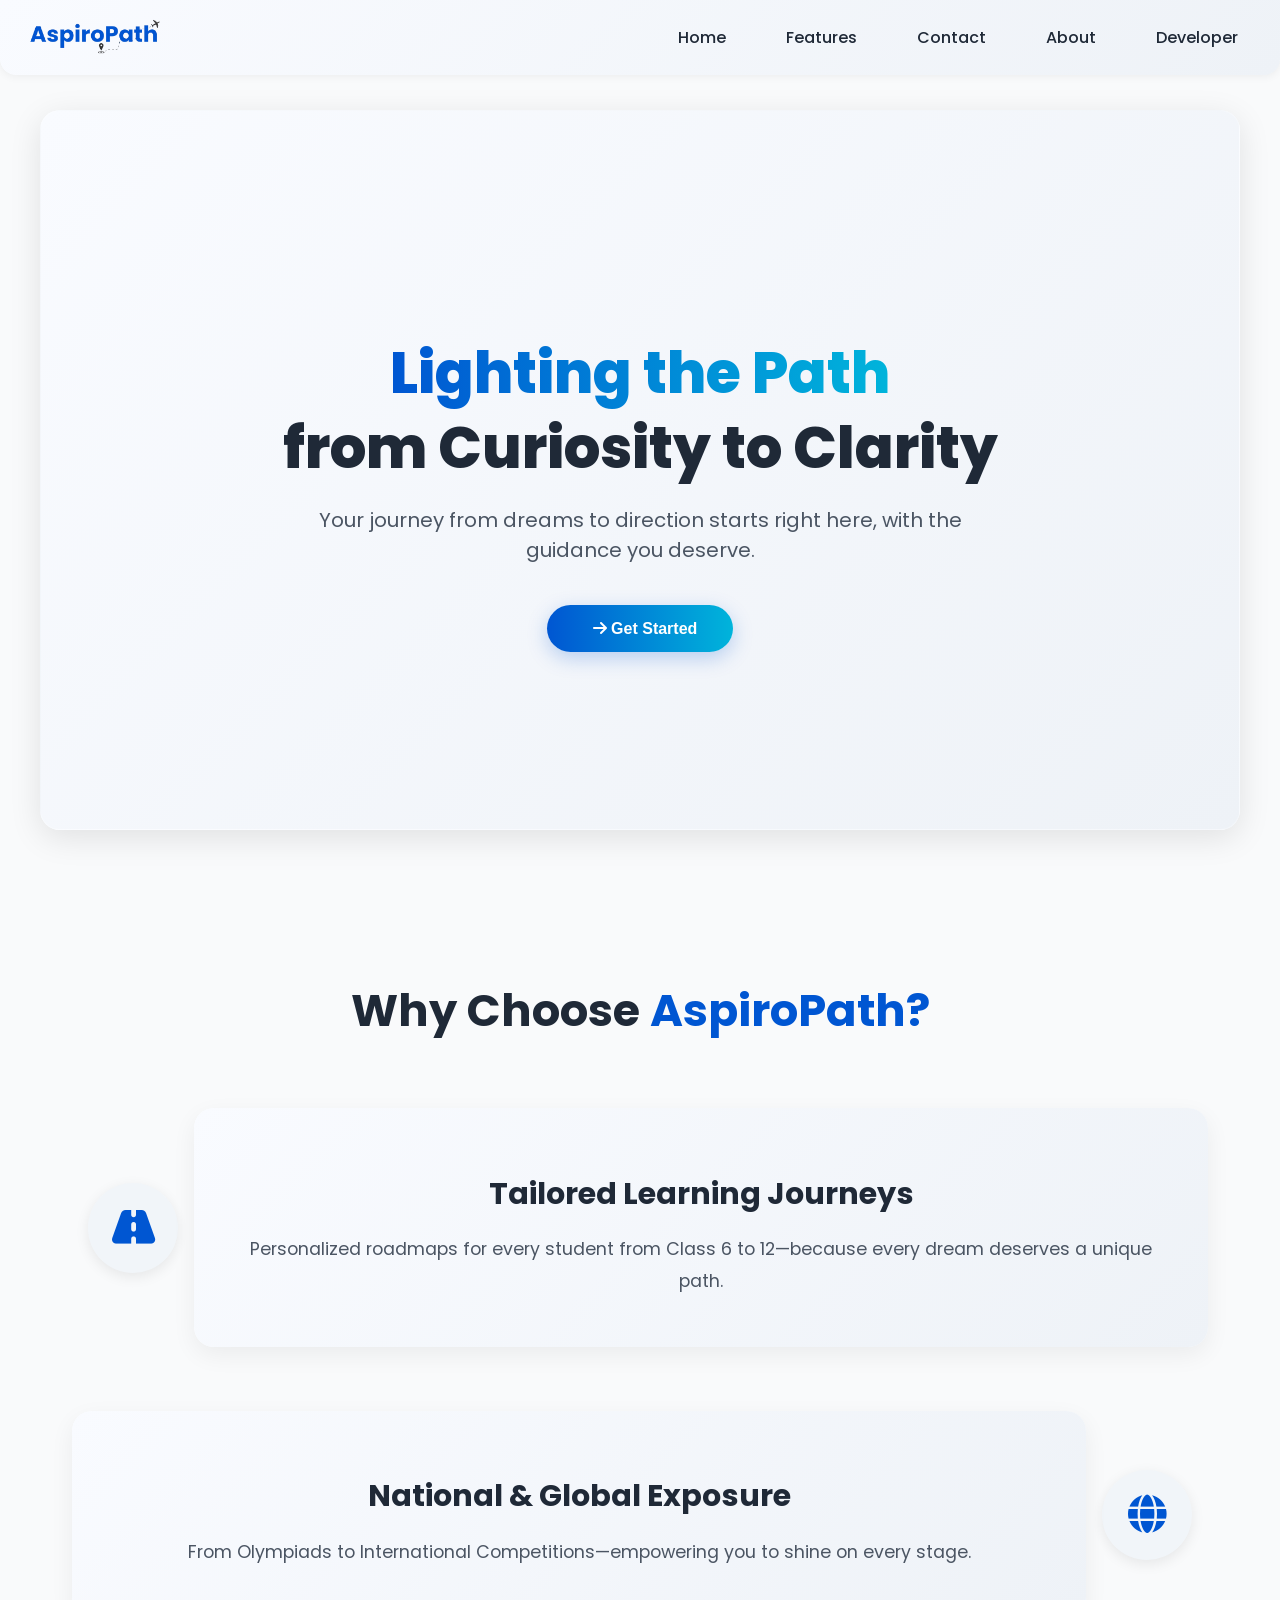
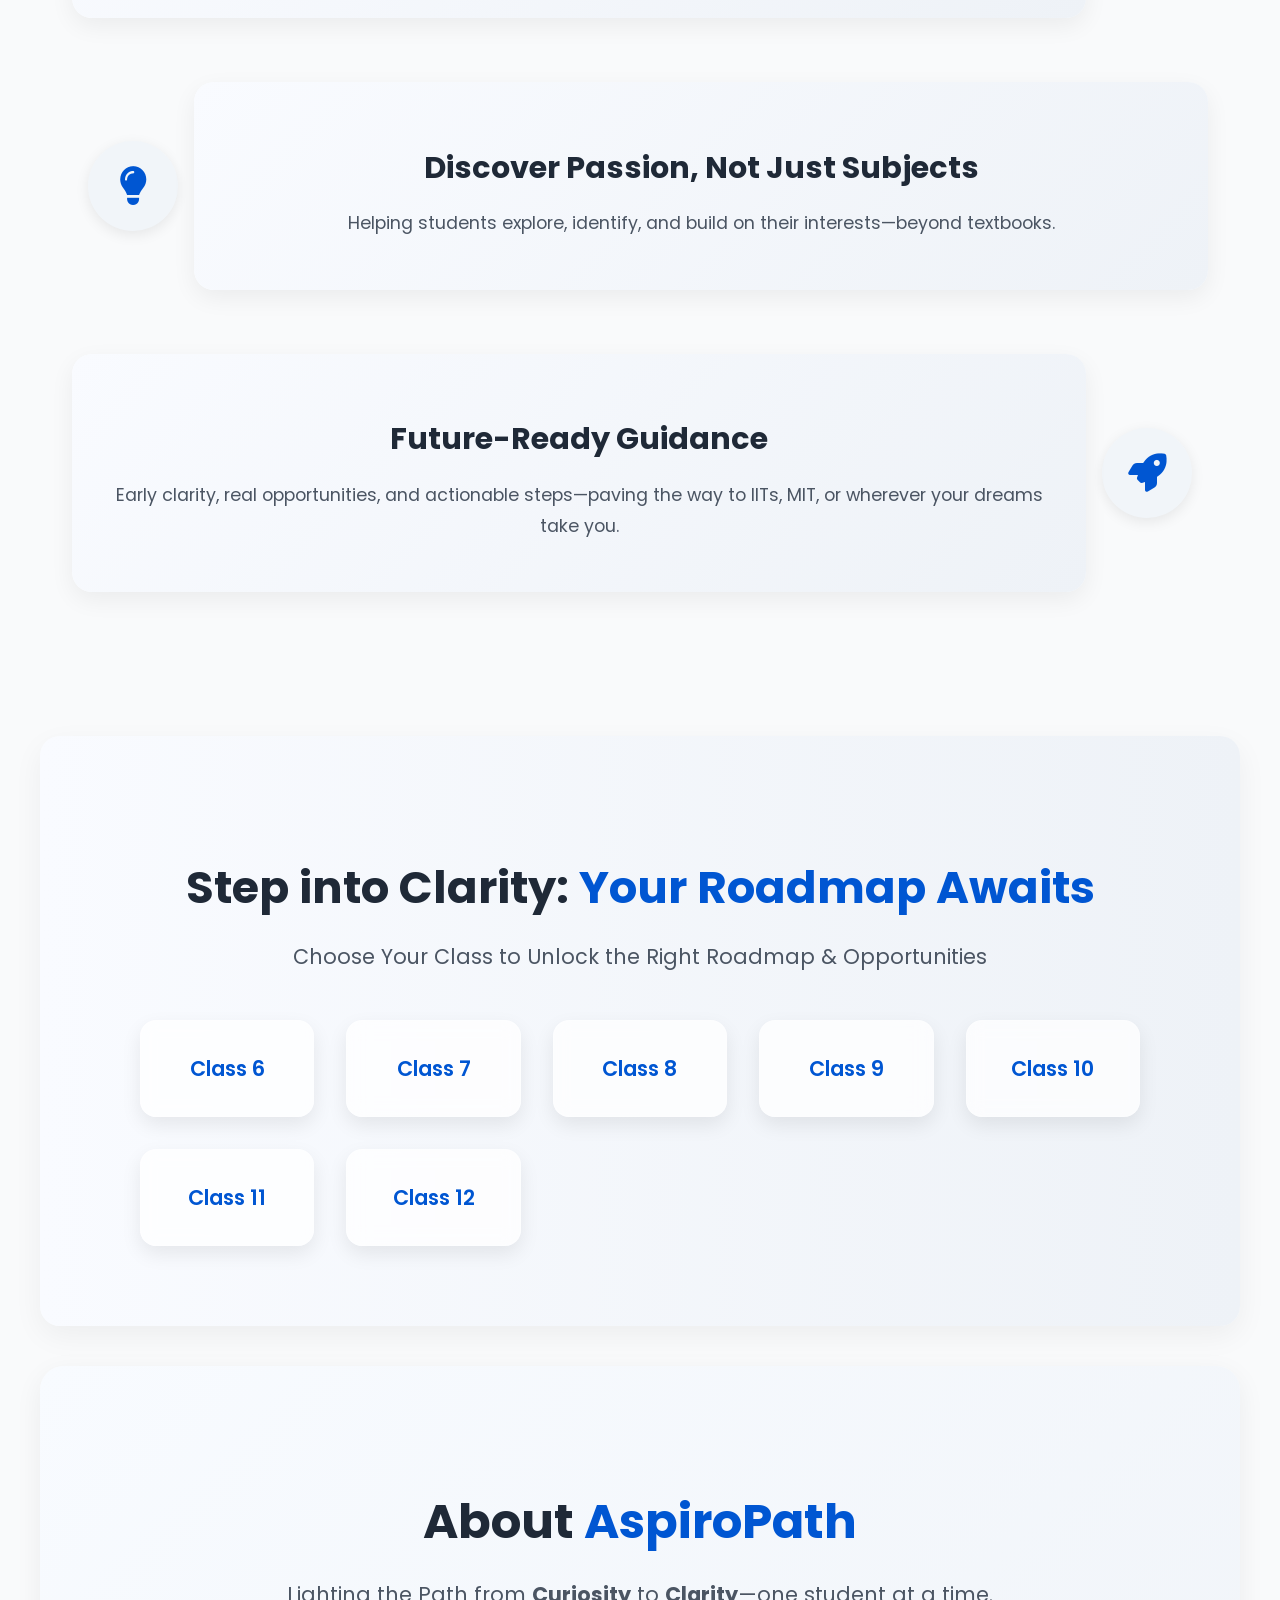
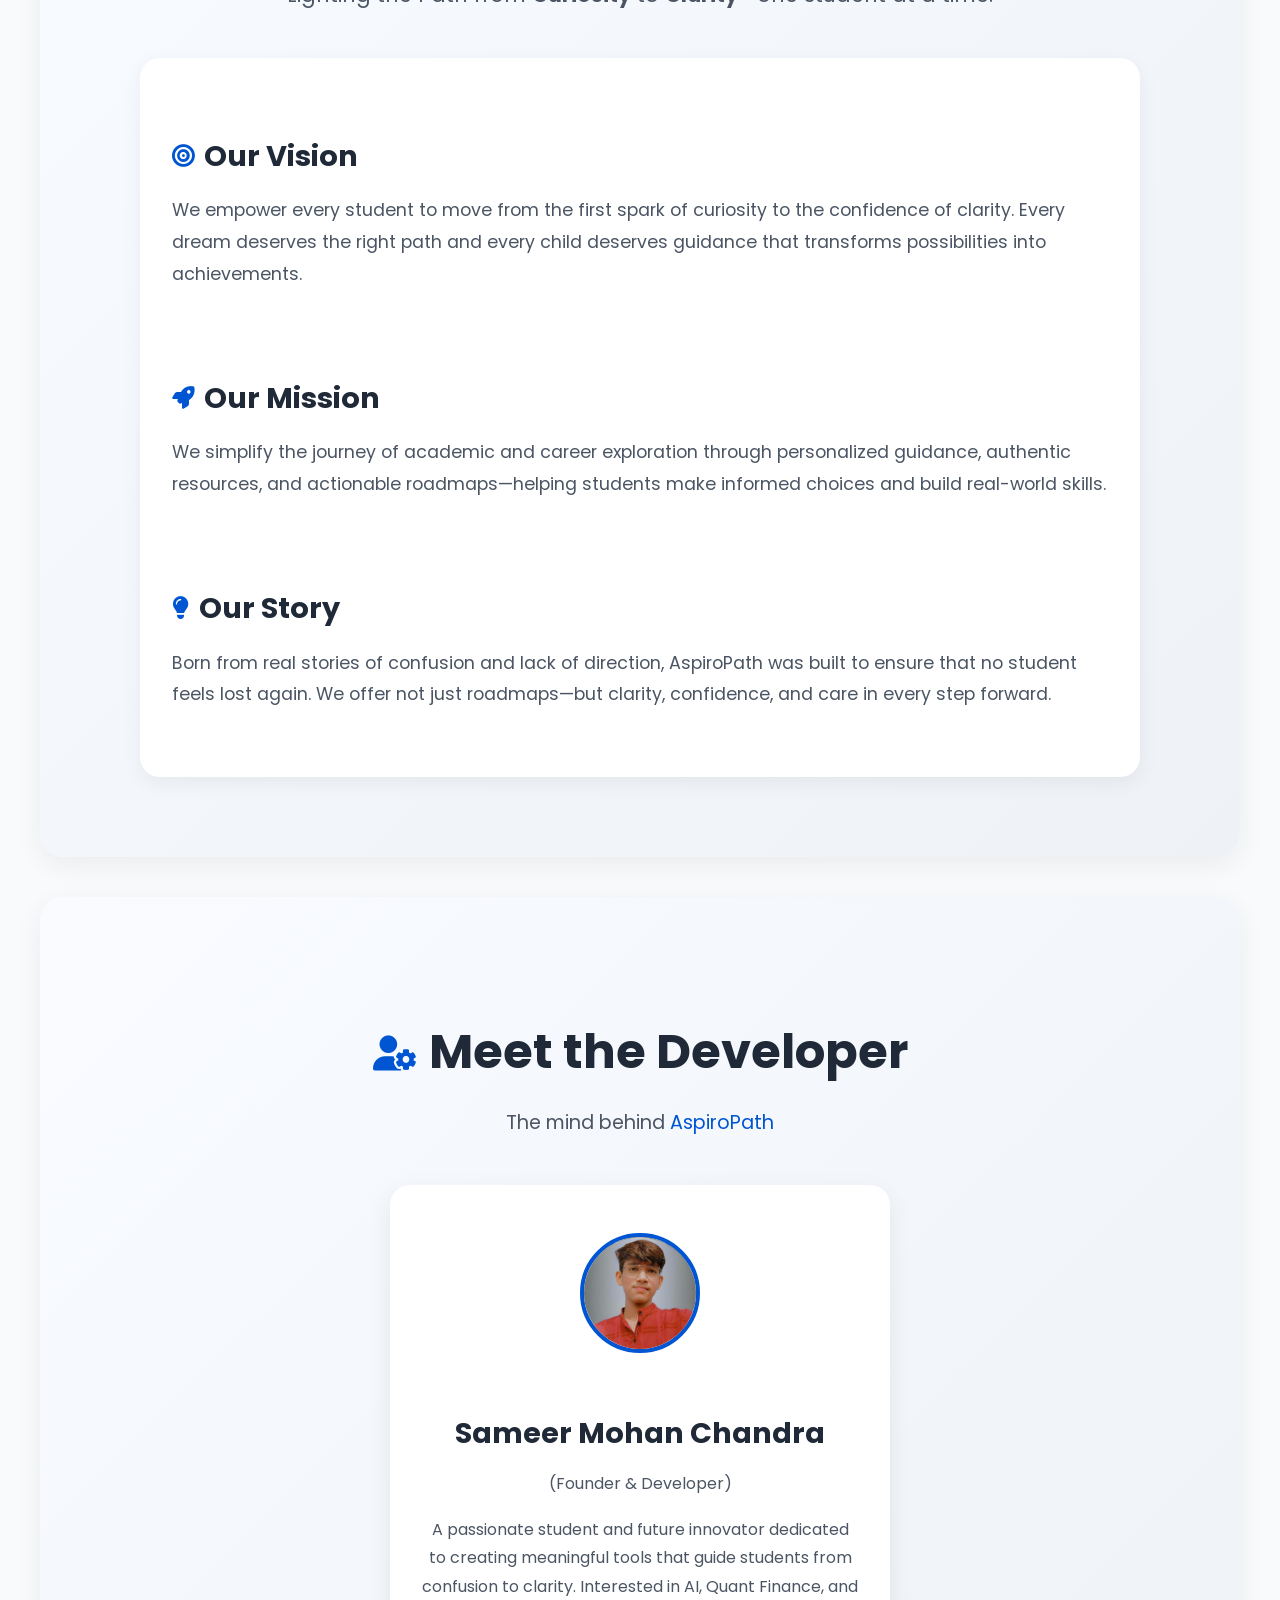
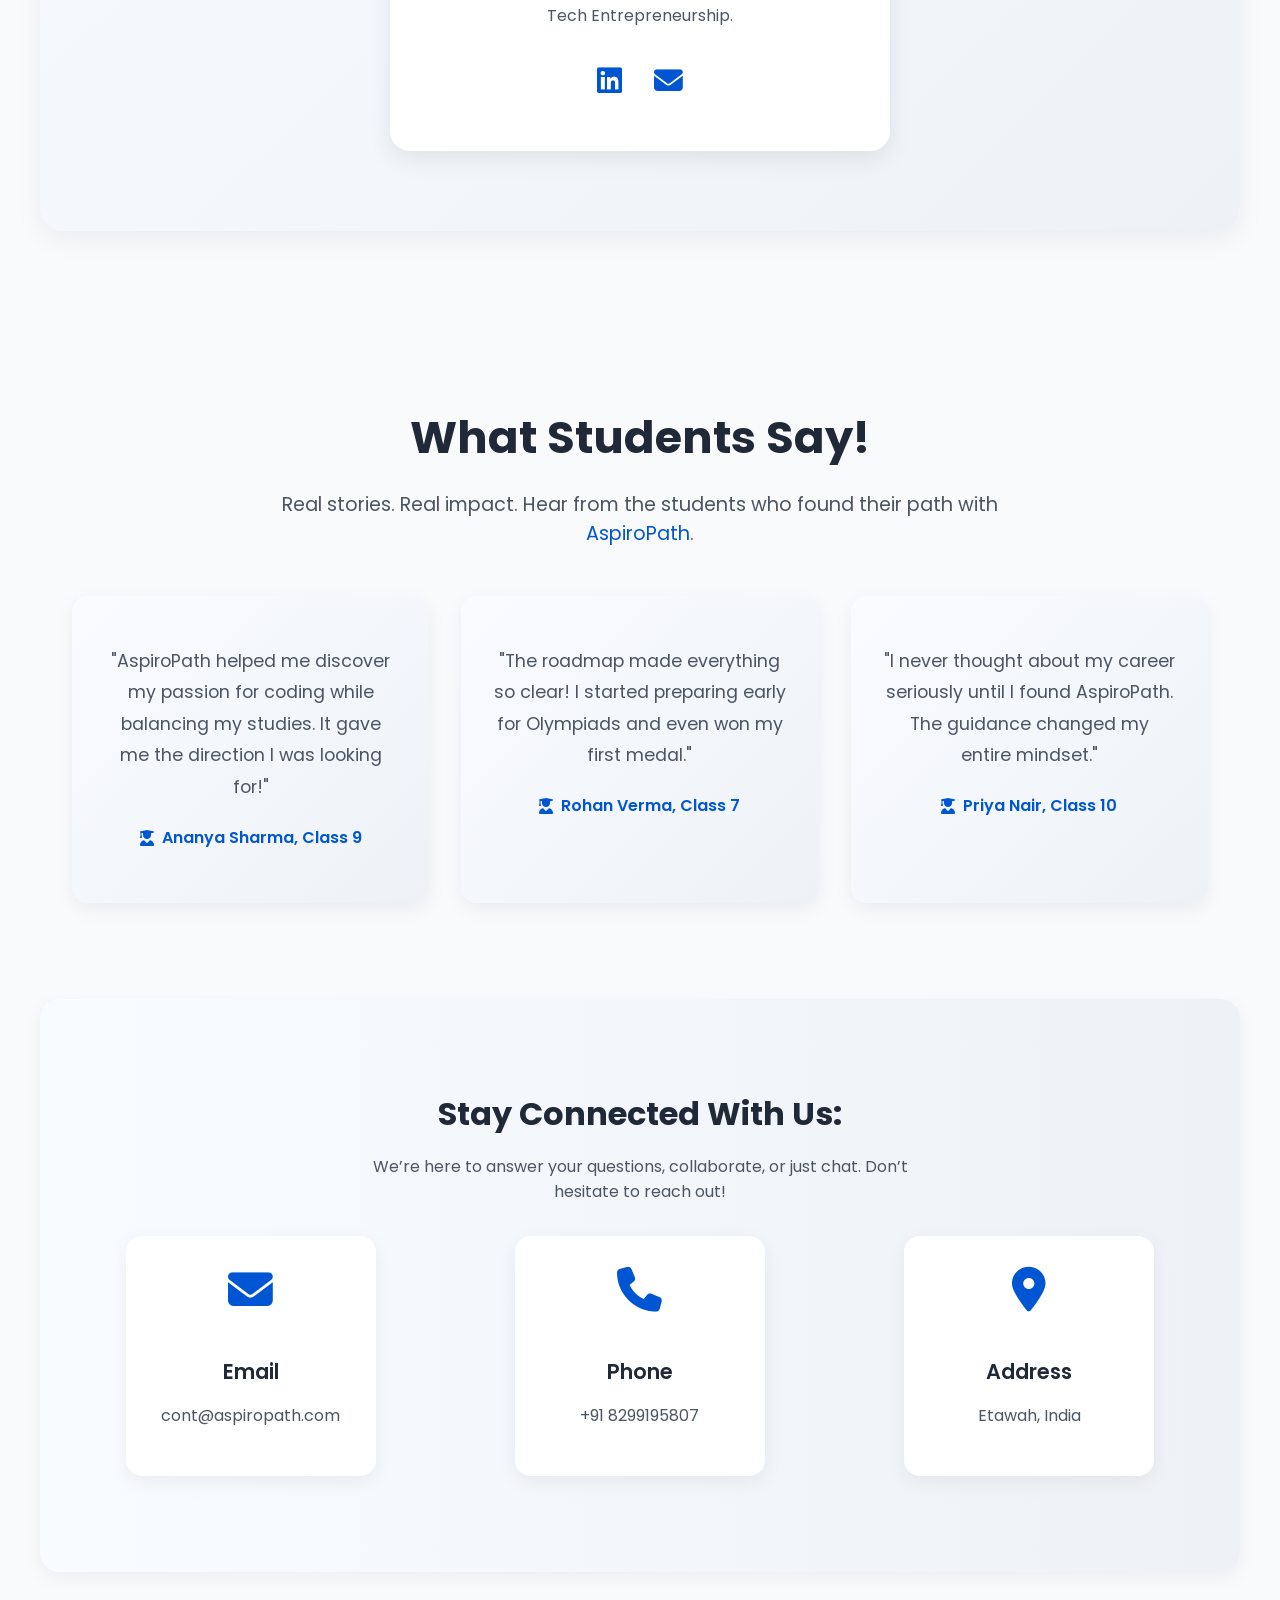
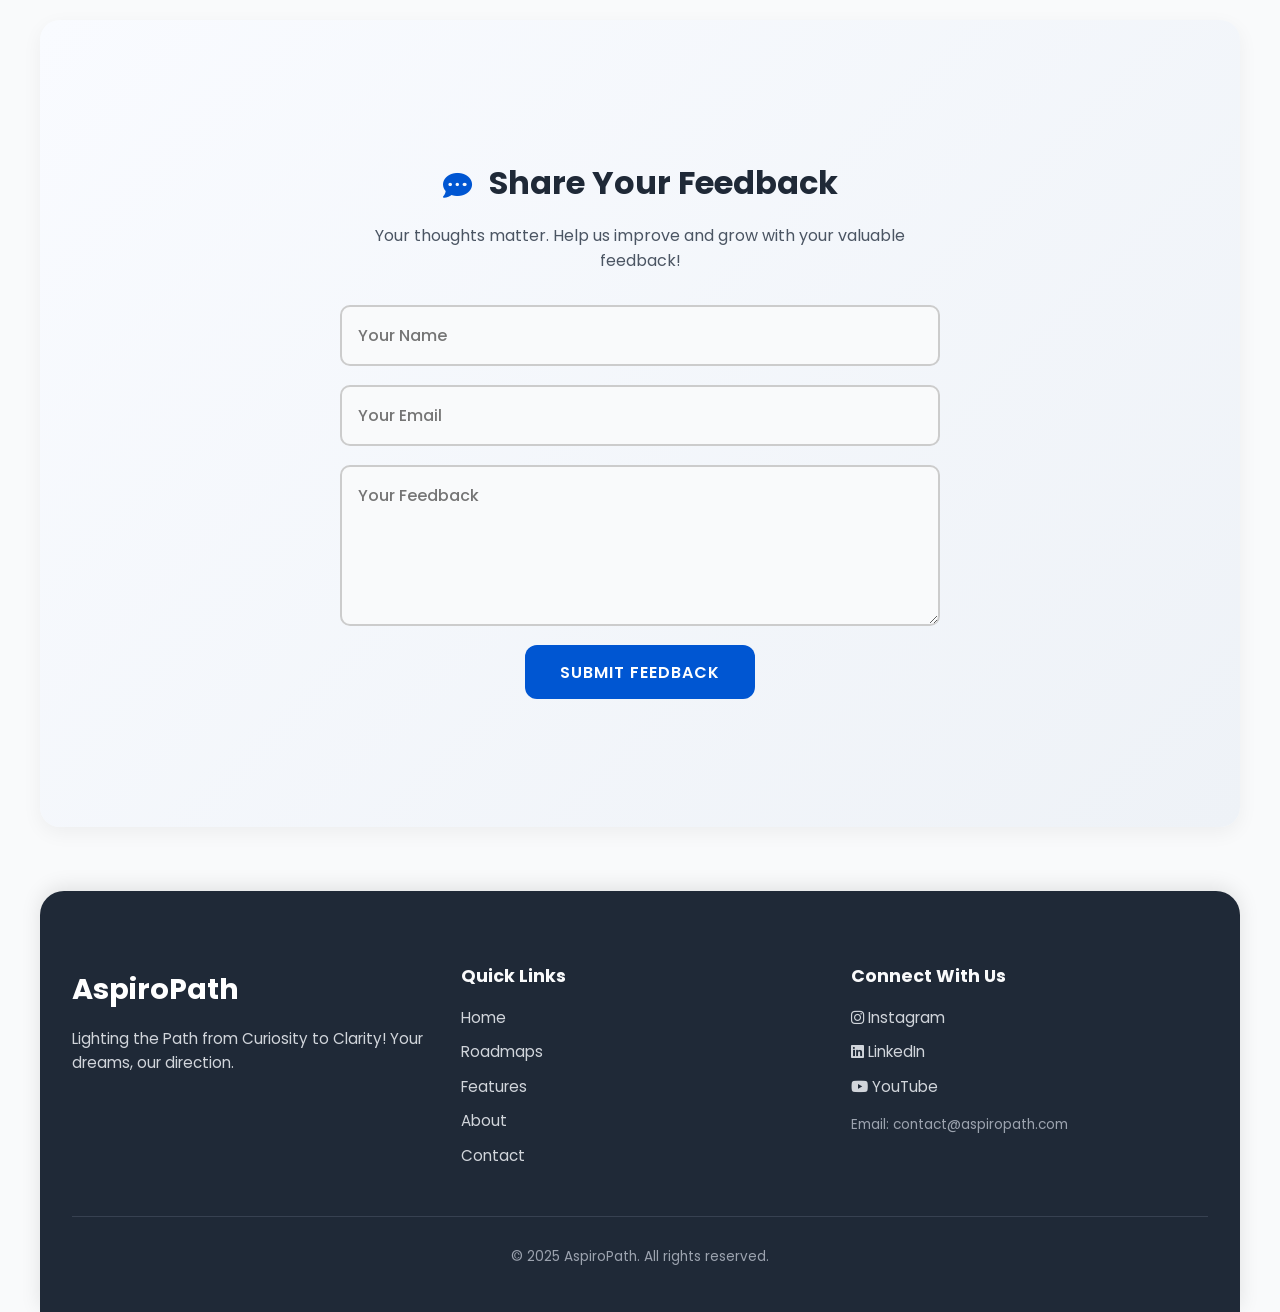
==== index.html @ 5eb71388 "Add files via upload" ====
<!DOCTYPE html>
<html lang="en">
<head>
  <meta charset="UTF-8" />
  <meta name="viewport" content="width=device-width, initial-scale=1.0" />
  <title>AspiroPath - Lighting the Path from Curiosity to Clarity</title>

  <!-- Meta Description -->
  <meta name="description" content="AspiroPath offers personalized guidance and roadmaps for students from Class 6 to 12—helping them turn dreams into direction with clarity and confidence.">

  <!-- Open Graph Meta for Social Sharing -->
  <meta property="og:title" content="AspiroPath - Lighting the Path from Curiosity to Clarity">
  <meta property="og:description" content="Personalized guidance and actionable roadmaps for students to achieve their dreams.">
  <meta property="og:image" content="images/hero-image.png"> <!-- Fixed path -->
  <meta property="og:url" content="https://your-website-link.com">
  <meta name="twitter:card" content="summary_large_image">

  <!-- Favicon -->
  <link rel="icon" type="image/png" sizes="32x32" href="images/favicon-32x32.png">
  <link rel="icon" type="image/png" sizes="16x16" href="images/favicon-16x16.png">
  <link rel="apple-touch-icon" href="images/apple-touch-icon.png">
  <link rel="manifest" href="images/site.webmanifest">

  <!-- Google Fonts: Poppins -->
  <link href="https://fonts.googleapis.com/css2?family=Poppins:wght@400;500;600;700&display=swap" rel="stylesheet">

  <!-- Font Awesome for Icons -->
  <link rel="stylesheet" href="https://cdnjs.cloudflare.com/ajax/libs/font-awesome/6.5.0/css/all.min.css">

  <link rel="stylesheet" href="style.css" />
</head>
<body>

<header class="navbar">
  <div class="logo">
    <a href="#home">
      <img src="aspiropath-logo.png" alt="AspiroPath Logo" class="logo-img">
    </a>
  </div>

  <div class="menu-toggle" id="menu-toggle">
    <i class="fas fa-bars"></i>
  </div>

  <nav id="nav">
    <ul class="nav-links">
      <li><a href="#home">Home</a></li>
      <li><a href="#features">Features</a></li>
      <li><a href="#contact">Contact</a></li>
      <li><a href="#about">About</a></li>
      <li><a href="#developer">Developer</a></li>
    </ul>
  </nav>
</header>


<section class="hero" id="home">
  <div class="hero-content">
    <h1><span>Lighting the Path</span><br> from Curiosity to Clarity</h1>
    <p>Your journey from dreams to direction starts right here, with the guidance you deserve.</p>
    <button class="hero-btn" onclick="window.location.href='#roadmap'">
      <i class="fas fa-arrow-right"></i> Get Started
    </button>
  </div>
</section>

  <section class="features-section" id="features">
  <h2 class="features-title">Why Choose <span class="highlight-text">AspiroPath?</span></h2>

  <div class="feature feature-left">
    <div class="feature-icon"><i class="fas fa-road"></i></div>
    <div class="feature-text">
      <h3>Tailored Learning Journeys</h3>
      <p>Personalized roadmaps for every student from Class 6 to 12—because every dream deserves a unique path.</p>
    </div>
  </div>

  <div class="feature feature-right">
    <div class="feature-icon"><i class="fas fa-globe"></i></div>
    <div class="feature-text">
      <h3>National & Global Exposure</h3>
      <p>From Olympiads to International Competitions—empowering you to shine on every stage.</p>
    </div>
  </div>

  <div class="feature feature-left">
    <div class="feature-icon"><i class="fas fa-lightbulb"></i></div>
    <div class="feature-text">
      <h3>Discover Passion, Not Just Subjects</h3>
      <p>Helping students explore, identify, and build on their interests—beyond textbooks.</p>
    </div>
  </div>

  <div class="feature feature-right">
    <div class="feature-icon"><i class="fas fa-rocket"></i></div>
    <div class="feature-text">
      <h3>Future-Ready Guidance</h3>
      <p>Early clarity, real opportunities, and actionable steps—paving the way to IITs, MIT, or wherever your dreams take you.</p>
    </div>
  </div>
</section>

  <section class="roadmap-section" id="roadmap">
    <h2 class="roadmap-title">Step into Clarity: <span class="highlight">Your Roadmap Awaits</span></h2>
    <p class="roadmap-subtitle">Choose Your Class to Unlock the Right Roadmap & Opportunities</p>

    <div class="class-cards">
      <div class="class-card">Class 6</div>
      <div class="class-card">Class 7</div>
      <div class="class-card">Class 8</div>
      <div class="class-card">Class 9</div>
      <div class="class-card">Class 10</div>
      <div class="class-card">Class 11</div>
      <div class="class-card">Class 12</div>
    </div>
  </section>

  <section class="about-section" id="about">
    <h2 class="about-title">About <span class="highlight-text">AspiroPath</span></h2>
    <p class="about-subtitle">Lighting the Path from <strong>Curiosity</strong> to <strong>Clarity</strong>—one student at a time.</p>

    <div class="about-box">
      <div class="about-item">
        <h3><i class="fas fa-bullseye"></i> Our Vision</h3>
        <p>We empower every student to move from the first spark of curiosity to the confidence of clarity. Every dream deserves the right path and every child deserves guidance that transforms possibilities into achievements.</p>
      </div>

      <div class="about-item">
        <h3><i class="fas fa-rocket"></i> Our Mission</h3>
        <p>We simplify the journey of academic and career exploration through personalized guidance, authentic resources, and actionable roadmaps—helping students make informed choices and build real-world skills.</p>
      </div>

      <div class="about-item">
        <h3><i class="fas fa-lightbulb"></i> Our Story</h3>
        <p>Born from real stories of confusion and lack of direction, AspiroPath was built to ensure that no student feels lost again. We offer not just roadmaps—but clarity, confidence, and care in every step forward.</p>
      </div>
    </div>
  </section>

<section class="developer-section" id="developer">
  <h2 class="developer-title">
    <i class="fa-solid fa-user-gear developer-icon"></i>
    Meet the Developer
  </h2>
  <p class="developer-subtitle">
    The mind behind <span class="highlight-text">AspiroPath</span>
  </p>

  <div class="developer-card">
    <img src="sameer-profile.jpg" alt="Sameer Mohan Chandra" class="developer-pic">
    <h3 class="developer-name">Sameer Mohan Chandra</h3>
    <p class="developer-role">(Founder & Developer)</p>
    <p class="developer-bio">
      A passionate student and future innovator dedicated to creating meaningful tools that guide students from confusion to clarity. Interested in AI, Quant Finance, and Tech Entrepreneurship.
    </p>
    <div class="developer-socials">
      <a href="https://www.linkedin.com/in/sameermohanchandra" target="_blank">
        <i class="fa-brands fa-linkedin"></i>
      </a>
      <a href="mailto:sameermohanc@gmail.com">
        <i class="fa-solid fa-envelope"></i>
      </a>
    </div>
  </div>
</section>

  <div id="roadmap-modal" class="modal hidden">
    <div class="modal-content">
      <span class="close-btn">&times;</span>
      <h3 id="modal-title">Class Roadmap</h3>
      <p id="modal-text">Roadmap content yahan dikhega.</p>
    </div>
  </div>

  <section class="testimonials-section">
    <h2 class="testimonials-title">What Students Say!</h2>
    <p class="testimonials-subtitle">Real stories. Real impact. Hear from the students who found their path with <span class="highlight-text">AspiroPath</span>.</p>

    <div class="testimonials-container">
      <div class="testimonial-card">
        <p>"AspiroPath helped me discover my passion for coding while balancing my studies. It gave me the direction I was looking for!"</p>
        <h4><i class="fa-solid fa-user-graduate"></i> Ananya Sharma, Class 9</h4>
      </div>
      <div class="testimonial-card">
        <p>"The roadmap made everything so clear! I started preparing early for Olympiads and even won my first medal."</p>
        <h4><i class="fa-solid fa-user-graduate"></i> Rohan Verma, Class 7</h4>
      </div>
      <div class="testimonial-card">
        <p>"I never thought about my career seriously until I found AspiroPath. The guidance changed my entire mindset."</p>
        <h4><i class="fa-solid fa-user-graduate"></i> Priya Nair, Class 10</h4>
      </div>
    </div>
  </section>

  <section class="contact-section" id="contact">
    <div class="container">
      <h2 class="section-title">Stay Connected With Us:</h2>
      <p class="section-subtitle">We’re here to answer your questions, collaborate, or just chat. Don’t hesitate to reach out!</p>

      <div class="contact-info-grid">
        <div class="contact-item">
          <i class="fas fa-envelope contact-icon"></i>
          <h4>Email</h4>
          <p>cont@aspiropath.com</p>
        </div>
        <div class="contact-item">
          <i class="fas fa-phone contact-icon"></i>
          <h4>Phone</h4>
          <p>+91 8299195807</p>
        </div>
        <div class="contact-item">
          <i class="fas fa-map-marker-alt contact-icon"></i>
          <h4>Address</h4>
          <p>Etawah, India</p>
        </div>
      </div>
    </div>
  </section>

  <section class="feedback-section" id="feedback">
  <div class="container">
    <h2 class="section-title">
      <i class="fas fa-comment-dots feedback-icon"></i> Share Your Feedback
    </h2>
    <p class="section-subtitle">Your thoughts matter. Help us improve and grow with your valuable feedback!</p>

    <form class="feedback-form" action=https://script.google.com/macros/s/AKfycbyI9Cdgsp_JAzCumDF1kVYVySNUqanJOldGmBJ1_ZHm8XWYXHs3T8p4pL2D3NIjXV6ixA/exec   method="POST">
  <input type="text" name="name" placeholder="Your Name" required>
  <input type="email" name="email" placeholder="Your Email" required>
  <textarea name="message" rows="5" placeholder="Your Feedback" required></textarea>
  <button type="submit">Submit Feedback</button>
</form>
  </div>
</section>

  <footer class="footer-section">
  <div class="footer-container">
    <div class="footer-column">
      <h3 class="footer-logo">AspiroPath</h3>
      <p class="footer-description">
        Lighting the Path from Curiosity to Clarity!  
        Your dreams, our direction.
      </p>
    </div>

    <div class="footer-column">
      <h4>Quick Links</h4>
      <ul class="footer-links">
        <li><a href="#home">Home</a></li>
        <li><a href="#roadmap">Roadmaps</a></li>
        <li><a href="#features">Features</a></li>
        <li><a href="#about">About</a></li>
        <li><a href="#contact">Contact</a></li>
      </ul>
    </div>

    <div class="footer-column">
      <h4>Connect With Us</h4>
      <ul class="footer-social">
        <li><a href="#"><i class="fab fa-instagram"></i> Instagram</a></li>
        <li><a href="https://www.linkedin.com/company/aspiropath/"><i class="fab fa-linkedin"></i> LinkedIn</a></li>
        <li><a href="#"><i class="fab fa-youtube"></i> YouTube</a></li>
      </ul>
      <p class="footer-contact">Email: contact@aspiropath.com</p>
    </div>
  </div>

  <div class="footer-bottom">
    <p>&copy; 2025 AspiroPath. All rights reserved.</p>
  </div>
</footer>

  <script src="script.js"></script>
</body>
</html>
---- style.css ----
html {
  scroll-behavior: smooth;
}

body {
  margin: 0;
  padding-top: 80px; /* 👈 Prevent content hiding behind fixed navbar */
  font-family: 'Poppins', sans-serif;
  background-color: #f9fafb;
  color: #1f2937;
}

/* Navbar */
/* Navbar - Clean & Final */
.navbar {
  position: fixed;
  top: 0;
  left: 0;
  width: 100%;
  z-index: 999;
  background: linear-gradient(135deg, #f9fbff, #eef2f7);
  backdrop-filter: blur(10px);
  box-shadow: 0 4px 12px rgba(0, 0, 0, 0.05);
  display: flex;
  justify-content: space-between;
  align-items: center;
  padding: 0.8rem 2rem;
  border-radius: 0 0 16px 16px;
}

/* Logo */
.logo-img {
  height: 45px;
  width: auto;
  cursor: pointer;
  animation: breathing 3s ease-in-out infinite;
}

@keyframes breathing {
  0% { transform: scale(1); }
  50% { transform: scale(1.05); }
  100% { transform: scale(1); }
}

/* Menu Icon (for mobile toggle) */
.menu-toggle {
  display: none;
  font-size: 2rem;
  color: #0056D2;
  cursor: pointer;
}

/* Nav Links */
.nav-links {
  list-style: none;
  display: flex;
  gap: 2rem;
  margin: 0;
  padding: 0;
}

.nav-links a {
  text-decoration: none;
  color: #1f2937;
  font-weight: 500;
  padding: 10px 18px;
  border-radius: 30px;
  position: relative;
  transition: all 0.3s ease;
}

.nav-links a::after {
  content: "";
  position: absolute;
  left: 50%;
  bottom: 4px;
  transform: translateX(-50%);
  width: 0%;
  height: 2px;
  background-color: #0056D2;
  border-radius: 50px;
  transition: width 0.3s ease;
}

.nav-links a:hover::after {
  width: 70%;
}

.nav-links a:hover {
  color: #0056D2;
  transform: translateY(-3px) scale(1.05);
}

/* Responsive Navbar */
@media (max-width: 768px) {
  .menu-toggle {
    display: block;
  }

  #nav {
    display: none;
    position: absolute;
    top: 100%;
    left: 0;
    width: 100%;
    background: #ffffff;
    padding: 1rem 0;
    border-radius: 0 0 16px 16px;
    box-shadow: 0 8px 16px rgba(0, 0, 0, 0.05);
    flex-direction: column;
    align-items: center;
    gap: 1rem;
  }

  #nav.active {
    display: flex;
  }

  .nav-links {
    flex-direction: column;
    gap: 1rem;
  }

  .nav-links a {
    padding: 10px 0;
    width: 100%;
    text-align: center;
  }
}


/* Hero Section */
.hero {
  display: flex;
  align-items: center;
  justify-content: center;
  min-height: 80vh;
  text-align: center;
  padding: 4rem 2rem;
  border-radius: 20px;
  margin: 30px auto;
  width: 95%;
  background: linear-gradient(135deg, #f9fbff, #eef2f7);
  backdrop-filter: blur(12px);
  border: 1px solid rgba(255,255,255,0.2);
  box-shadow: 0 8px 32px rgba(0,0,0,0.1);
}

.hero-content h1 {
  font-size: 3.6rem;
  font-weight: 800;
  margin-bottom: 1rem;
  color: #1f2937;
  line-height: 1.3;
  animation: fadeSlideUp 1s ease-out forwards;
}

.hero-content h1 span {
  background: linear-gradient(to right, #0056D2, #00b4db);
  -webkit-background-clip: text;
  -webkit-text-fill-color: transparent;
}

.hero-content p {
  font-size: 1.25rem;
  color: #4b5563;
  margin-bottom: 2.5rem;
  max-width: 700px;
  margin-left: auto;
  margin-right: auto;
  animation: fadeSlideUp 1.2s ease-out forwards;
}

.hero-btn {
  background: linear-gradient(to right, #0056d2, #00b4db);
  color: #fff;
  padding: 0.9rem 2.2rem;
  border: none;
  border-radius: 50px;
  font-size: 1rem;
  cursor: pointer;
  box-shadow: 0 6px 20px rgba(0,86,210,0.25);
  transition: all 0.3s ease;
  font-weight: 600;
  animation: fadeSlideUp 1.4s ease-out forwards;
}

.hero-btn i {
  margin-left: 10px;
}

.hero-btn:hover {
  transform: translateY(-5px) scale(1.03);
  box-shadow: 0 10px 25px rgba(0,86,210,0.35);
}

/* Animation */
@keyframes fadeSlideUp {
  0% {
    opacity: 0;
    transform: translateY(40px);
  }
  100% {
    opacity: 1;
    transform: translateY(0);
  }
}

/* Responsive */
@media (max-width: 768px) {
  .hero-content h1 {
    font-size: 2.2rem;
  }

  .hero-content p {
    font-size: 1rem;
  }

  .nav-links {
    gap: 1rem;
  }

  .nav-links a {
    padding: 8px 12px;
    font-size: 0.9rem;
  }
}

/* Class Section */
.class-section {
  padding: 4rem 2rem;
  text-align: center;
}

.class-section h2 {
  font-size: 2rem;
  margin-bottom: 3rem;
  color: #1f2937;
}

.class-cards {
  display: grid;
  grid-template-columns: repeat(auto-fit, minmax(150px, 1fr));
  gap: 2rem;
  max-width: 1000px;
  margin: 0 auto;
}

.class-card {
  background-color: #fff;
  padding: 2rem;
  border-radius: 12px;
  box-shadow: 0 2px 10px rgba(0,0,0,0.05);
  font-size: 1.2rem;
  font-weight: 600;
  color: #0056d2;
  cursor: pointer;
  transition: transform 0.1s ease, box-shadow 0.1s ease;
}

.class-card:hover {
  transform: translateY(-8px);
  box-shadow: 0 6px 20px rgba(0,0,0,0.1);
}

/* Features Section */
.features-section {
  padding: 5rem 2rem;
  max-width: 1200px;
  margin: 0 auto;
  text-align: center;
}

.features-title {
  font-size: 2.8rem;
  font-weight: 700;
  margin-bottom: 4rem;
  color: #1f2937;
}

.highlight-text {
  color: #0056D2;
}

.feature {
  display: flex;
  align-items: center;
  justify-content: space-between;
  margin-bottom: 4rem;
  flex-wrap: wrap;
  opacity: 0;
  transform: translateY(40px);
  animation: fadeSlide 0.8s forwards;
  animation-timing-function: ease-in-out;
}

.feature:nth-child(2) { animation-delay: 0.1s; }
.feature:nth-child(3) { animation-delay: 0.1s; }
.feature:nth-child(4) { animation-delay: 0.1s; }
.feature:nth-child(5) { animation-delay: 0.1s; }

.feature-left {
  flex-direction: row;
}

.feature-right {
  flex-direction: row-reverse;
}

.feature-icon {
  flex-shrink: 0;
  width: 90px;
  height: 90px;
  font-size: 2.4rem;
  color: #0056D2;
  margin: 1rem;
  background: #f1f5f9;
  border-radius: 50%;
  box-shadow: 0 4px 14px rgba(0, 0, 0, 0.08);
  display: flex;
  align-items: center;
  justify-content: center;
  aspect-ratio: 1 / 1;
}

.feature-text {
  flex: 1 1 500px;
  padding: 2rem;
  border-radius: 20px;
  background: linear-gradient(135deg, #f9fbff, #eef2f7);
  backdrop-filter: blur(4px);
  box-shadow: 0 8px 24px rgba(0,0,0,0.06);
  transition: transform 0.3s ease, box-shadow 0.3s ease;
}

.feature-text:hover {
  transform: translateY(-8px);
  box-shadow: 0 12px 28px rgba(0,0,0,0.1);
}

.feature-text h3 {
  font-size: 1.9rem;
  font-weight: 700;
  color: #1f2937;
  margin-bottom: 1rem;
}

.feature-text p {
  font-size: 1.1rem;
  line-height: 1.8;
  color: #4b5563;
}

@keyframes fadeSlide {
  to {
    opacity: 1;
    transform: translateY(0);
  }
}

/* ✅ Responsive Fixes */
@media (max-width: 992px) {
  .feature-text {
    flex: 1 1 100%;
    padding: 1.5rem;
  }
}

@media (max-width: 768px) {
  .feature {
    flex-direction: column !important;
    text-align: center;
  }

  .feature-icon {
    margin-bottom: 1rem;
    width: 70px;
    height: 70px;
    font-size: 2rem;
  }

  .feature-text h3 {
    font-size: 1.5rem;
  }

  .feature-text p {
    font-size: 1rem;
  }

  .features-title {
    font-size: 2rem;
  }
}

/* Modal */
.modal {
  position: fixed;
  top: 0;
  left: 0;
  width: 100%;
  height: 100%;
  background: rgba(0,0,0,0.5);
  display: flex;
  align-items: center;
  justify-content: center;
  z-index: 999;
}

.modal-content {
  background: #fff;
  padding: 2rem;
  border-radius: 16px;
  width: 90%;
  max-width: 900px;
  max-height: 80vh;
  overflow-y: auto;
  text-align: left;
  position: relative;
  box-shadow: 0 8px 30px rgba(0,0,0,0.2);
  line-height: 1.8;
  font-size: 1rem;
}

.close-btn {
  position: absolute;
  top: 10px;
  right: 20px;
  font-size: 1.8rem;
  cursor: pointer;
  color: #333;
}

.hidden {
  display: none;
}

/* Roadmap & Guidance Section */
.roadmap-section {
  padding: 5rem 2rem;
  max-width: 1200px;
  margin: 0 auto;
  text-align: center;
  background: linear-gradient(to right, #f9fbff, #eef2f7);
  border-radius: 20px;
  box-shadow: 0 10px 30px rgba(0,0,0,0.05);
}

.roadmap-title {
  font-size: 2.8rem;
  font-weight: 700;
  color: #1f2937;
  margin-bottom: 1rem;
}

.roadmap-title .highlight {
  color: #0056d2;
}

.roadmap-subtitle {
  font-size: 1.3rem;
  color: #4b5563;
  margin-bottom: 3rem;
  max-width: 700px;
  margin-left: auto;
  margin-right: auto;
}

.class-cards {
  display: grid;
  grid-template-columns: repeat(auto-fit, minmax(160px, 1fr));
  gap: 2rem;
  max-width: 1000px;
  margin: 0 auto;
}

.class-card {
  background: rgba(255, 255, 255, 0.75);
  backdrop-filter: blur(8px);
  border-radius: 16px;
  padding: 2rem;
  box-shadow: 0 8px 20px rgba(0,0,0,0.08);
  font-size: 1.3rem;
  font-weight: 600;
  color: #0056d2;
  cursor: pointer;
  border: 1px solid rgba(255,255,255,0.2);
  transition: transform 0.4s ease, box-shadow 0.4s ease;
}

.class-card:hover {
  transform: translateY(-8px) scale(1.05);
  box-shadow: 0 12px 30px rgba(0,0,0,0.12);
  background: rgba(255, 255, 255, 0.85);
}

/* Mobile Responsive */
@media (max-width: 768px) {
  .roadmap-title {
    font-size: 2rem;
  }
  .roadmap-subtitle {
    font-size: 1rem;
  }
}

/* Testimonial Section */
.testimonials-section {
  padding: 6rem 2rem;
  max-width: 1200px;
  margin: 0 auto;
  text-align: center;
}

.testimonials-title {
  font-size: 2.8rem;
  font-weight: 700;
  color: #1f2937;
  margin-bottom: 1rem;
}

.testimonials-subtitle {
  font-size: 1.2rem;
  color: #4b5563;
  margin-bottom: 3rem;
  max-width: 800px;
  margin-left: auto;
  margin-right: auto;
}

.testimonials-container {
  display: grid;
  grid-template-columns: repeat(auto-fit, minmax(300px, 1fr));
  gap: 2rem;
}

.testimonial-card {
  background: linear-gradient(135deg, #f9fbff, #eef2f7);
  padding: 2rem;
  border-radius: 16px;
  box-shadow: 0 6px 20px rgba(0,0,0,0.06);
  position: relative;
  transition: transform 0.3s ease, box-shadow 0.3s ease;
}

.testimonial-card:hover {
  transform: translateY(-6px) scale(1.03);
  box-shadow: 0 12px 30px rgba(0,0,0,0.1);
}

.testimonial-card p {
  font-size: 1.1rem;
  color: #4b5563;
  line-height: 1.8;
  margin-bottom: 1.2rem;
}

.testimonial-card h4 {
  font-size: 1rem;
  font-weight: 600;
  color: #0056D2;
  display: flex;
  align-items: center;
  justify-content: center;
  gap: 8px;
}

/* Mobile Adjustments */
@media (max-width: 768px) {
  .testimonials-title {
    font-size: 2.2rem;
  }

  .testimonials-subtitle {
    font-size: 1rem;
  }
}

/* Contact & Feedback Section */
/* Shared Styles */
.container {
  max-width: 1200px;
  margin: 0 auto;
  padding: 4rem 2rem;
  font-family: 'Poppins', sans-serif;
}

.section-title {
  font-size: 2.6rem;
  font-weight: 700;
  color: #1f2937;
  margin-bottom: 1rem;
  text-align: center;
}

.section-subtitle {
  font-size: 1.1rem;
  color: #4b5563;
  margin-bottom: 3rem;
  text-align: center;
}

/* Contact Section */
.contact-section {
  background: linear-gradient(to right, #f8fbff, #eef2f7);
  border-radius: 20px;
  box-shadow: 0 6px 20px rgba(0,0,0,0.05);
}

.contact-info-grid {
  display: flex;
  justify-content: space-around;
  flex-wrap: wrap;
  gap: 2rem;
  margin-bottom: 2rem;
}

.contact-item {
  background: #fff;
  border-radius: 16px;
  padding: 2rem;
  box-shadow: 0 6px 20px rgba(0,0,0,0.06);
  text-align: center;
  width: 250px;
}

.contact-icon {
  font-size: 2.8rem;
  color: #0056d2;
  margin-bottom: 1rem;
}

.contact-item h4 {
  font-size: 1.3rem;
  font-weight: 600;
  margin-bottom: 0.5rem;
}

.contact-item p {
  font-size: 1rem;
  color: #4b5563;
}

/* Feedback Section */
.feedback-section {
  background: linear-gradient(135deg, #f9fbff, #eef2f7);
  border-radius: 20px;
  box-shadow: 0 6px 20px rgba(0,0,0,0.05);
  margin-top: 3rem;
  padding: 3rem 2rem 4rem;
  text-align: center;
  font-family: 'Poppins', sans-serif;
}

.section-title {
  font-size: 2rem;
  font-weight: 700;
  color: #1f2937;
  margin-bottom: 0.8rem;
}

.section-subtitle {
  font-size: 1rem;
  color: #4b5563;
  margin-bottom: 2rem;
  max-width: 600px;
  margin-left: auto;
  margin-right: auto;
}

.feedback-form {
  max-width: 600px;
  margin: 0 auto;
  display: flex;
  flex-direction: column;
  align-items: center;    /* ✅ Button center aligned */
  gap: 1.2rem;
  font-family: 'Poppins', sans-serif;
}

.feedback-form input,
.feedback-form textarea {
  width: 100%;
  font-family: 'Poppins', sans-serif;
  font-size: 1rem;
  border: 2px solid #ccc;
  padding: 1rem;
  border-radius: 10px;
  color: #333;
  font-weight: 500;
  background-color: #f9fafb;
  transition: all 0.3s ease, border-color 0.3s ease, box-shadow 0.3s ease;
  outline: none; /* Removes default outline */
}

.feedback-form input:hover,
.feedback-form textarea:hover {
  border-color: #0056d2;
  box-shadow: 0 0 8px rgba(0, 86, 210, 0.1);
}

.feedback-form input:focus,
.feedback-form textarea:focus {
  border-color: #0056d2;
  box-shadow: 0 0 10px rgba(0, 86, 210, 0.2);
  background-color: #fff;
}

/* Button Styling - Centered & Consistent */
.feedback-form button {
  background-color: #0056d2;
  color: #ffffff;
  padding: 0.9rem 2.2rem;
  border-radius: 12px;
  font-weight: 600;
  font-size: 1rem;
  text-transform: uppercase;
  letter-spacing: 1px;
  font-family: 'Poppins', sans-serif;  /* 👈 Add this line */
  border: none;
  cursor: pointer;
  transition: all 0.3s ease;
}

.feedback-form button:hover {
  background-color: #003f9e;
  transform: translateY(-3px);
  box-shadow: 0 6px 16px rgba(0,0,0,0.1);
}

/* Feedback Icon Styling */
.feedback-icon {
  color: #0056d2;
  margin-right: 10px;
  font-size: 1.8rem;
  vertical-align: middle;
  animation: bounce 2s infinite;
}

@keyframes bounce {
  0%, 100% {
    transform: translateY(0);
  }
  50% {
    transform: translateY(-5px);
  }
}

.about-section {
  text-align: center;
  padding: 5rem 2rem;
  background: linear-gradient(135deg, #f8fbff, #eef2f7);
  border-radius: 24px;
  margin: 40px auto;
  width: 95%;
  box-shadow: 0 8px 28px rgba(0, 0, 0, 0.06);
}

.about-title {
  font-size: 3rem;
  font-weight: 700;
  margin-bottom: 1rem;
  color: #1f2937;
}

.highlight-text {
  color: #0056d2;
}

.about-subtitle {
  font-size: 1.3rem;
  margin-bottom: 3rem;
  color: #4b5563;
  max-width: 800px;
  margin-left: auto;
  margin-right: auto;
}

.about-box {
  display: grid;
  grid-template-columns: 1fr;
  gap: 2.5rem;
  background-color: #ffffff;
  padding: 3rem 2rem;
  border-radius: 20px;
  box-shadow: 0 6px 20px rgba(0, 0, 0, 0.06);
  max-width: 1000px;
  margin: 0 auto;
  text-align: left;
}

.about-item h3 {
  font-size: 1.8rem;
  font-weight: 700;
  color: #1f2937;
  display: flex;
  align-items: center;
  gap: 10px;
  margin-bottom: 0.8rem;
}

.about-item h3 i {
  color: #0056d2;
  font-size: 1.4rem;
}

.about-item p {
  font-size: 1.1rem;
  line-height: 1.8;
  color: #4b5563;
}

/* Responsive */
@media (max-width: 768px) {
  .about-title {
    font-size: 2.4rem;
  }

  .about-subtitle {
    font-size: 1rem;
  }

  .about-item h3 {
    font-size: 1.5rem;
  }
}

.developer-section {
  text-align: center;
  padding: 5rem 2rem;
  background: linear-gradient(135deg, #f9fbff, #eef2f7);
  border-radius: 24px;
  margin: 40px auto;
  width: 95%;
  box-shadow: 0 8px 28px rgba(0, 0, 0, 0.06);
}

.developer-title {
  font-size: 3rem;
  font-weight: 700;
  margin-bottom: 0.8rem;
  color: #1f2937;
  display: flex;
  justify-content: center;
  align-items: center;
  gap: 12px;
}

.developer-icon {
  color: #0056d2;
  font-size: 2.2rem;
}

.developer-subtitle {
  font-size: 1.2rem;
  color: #4b5563;
  margin-bottom: 3rem;
}

.developer-card {
  background: #fff;
  padding: 3rem 2rem;
  border-radius: 20px;
  max-width: 500px;
  margin: 0 auto;
  box-shadow: 0 8px 24px rgba(0,0,0,0.08);
  transition: transform 0.3s ease, box-shadow 0.3s ease;
}

.developer-card:hover {
  transform: translateY(-8px);
  box-shadow: 0 12px 28px rgba(0,0,0,0.12);
}

.developer-pic {
  width: 120px;
  height: 120px;
  border-radius: 50%;
  object-fit: cover;
  margin-bottom: 1.5rem;
  border: 4px solid #0056d2;
  transition: transform 0.4s ease, box-shadow 0.4s ease, border-color 0.4s ease;
}

.developer-pic:hover {
  transform: scale(1.1) rotate(2deg);
  box-shadow: 0 8px 20px rgba(0, 86, 210, 0.3);
  border-color: #00b4db;
}

.developer-name {
  font-size: 1.8rem;
  font-weight: 700;
  color: #1f2937;
  margin-bottom: 0.3rem;
}

.developer-role {
  font-size: 1rem;
  color: #4b5563;
  margin-bottom: 1.2rem;
}

.developer-bio {
  font-size: 1rem;
  color: #4b5563;
  margin-bottom: 1.8rem;
  line-height: 1.8;
}

.developer-socials a {
  margin: 0 12px;
  font-size: 1.8rem;
  color: #0056d2;
  text-decoration: none;
  transition: color 0.3s ease, transform 0.3s ease;
}

.developer-socials a:hover {
  color: #003f9e;
  transform: scale(1.2);
}

@media (max-width: 768px) {
  .developer-title {
    font-size: 2.2rem;
  }
  .developer-card {
    padding: 2rem 1.5rem;
  }
}

.footer-section {
  background-color: #1f2937;
  color: #f9fafb;
  padding: 3rem 2rem 2rem 2rem;
  border-top-left-radius: 24px;
  border-top-right-radius: 24px;
  margin-top: 4rem;
  box-shadow: 0 -4px 20px rgba(0,0,0,0.1);
}

.footer-container {
  display: flex;
  flex-wrap: wrap;
  justify-content: space-between;
  max-width: 1200px;
  margin: 0 auto;
  gap: 2rem;
}

.footer-column {
  flex: 1 1 250px;
}

.footer-logo {
  font-size: 1.8rem;
  font-weight: 700;
  margin-bottom: 1rem;
  color: #ffffff;
}

.footer-description {
  font-size: 0.95rem;
  color: #d1d5db;
  line-height: 1.6;
}

.footer-column h4 {
  font-size: 1.1rem;
  margin-bottom: 1rem;
  color: #f9fafb;
}

.footer-links,
.footer-social {
  list-style: none;
  padding: 0;
}

.footer-links li,
.footer-social li {
  margin-bottom: 0.6rem;
}

.footer-links a,
.footer-social a {
  text-decoration: none;
  color: #d1d5db;
  font-size: 0.95rem;
  transition: color 0.3s ease;
}

.footer-links a:hover,
.footer-social a:hover {
  color: #ffffff;
}

.footer-contact {
  font-size: 0.85rem;
  color: #9ca3af;
  margin-top: 1rem;
}

.footer-bottom {
  border-top: 1px solid #374151;
  margin-top: 2rem;
  padding-top: 1rem;
  text-align: center;   /* 🔑 Center fix */
  font-size: 0.85rem;
  color: #9ca3af;
  width: 100%;          /* Ensures it takes full width */
}

/* Responsive */
@media (max-width: 768px) {
  .footer-container {
    flex-direction: column;
    text-align: center;
  }

  .footer-column {
    margin-bottom: 2rem;
  }
}




/* Universal fix for centering and responsiveness */
* {
  box-sizing: border-box;
}

body, html {
  width: 100%;
  overflow-x: hidden;
}

.container, .hero, .class-section, .features-section, .roadmap-section, .testimonials-section, .contact-section, .feedback-section, .about-section, .developer-section, .footer-section {
  margin-left: auto;
  margin-right: auto;
  width: 100%;
  max-width: 1200px;
}

@media (max-width: 768px) {
  

  .nav-links {
    flex-direction: column;
    align-items: center;
  }

  .hero {
    flex-direction: column;
    text-align: center;
    padding: 2rem 1rem;
  }

  .hero-content h1, .hero-content p {
    text-align: center;
  }

  .class-cards {
    grid-template-columns: 1fr;
  }

  .feature {
    flex-direction: column !important;
    align-items: center;
    text-align: center;
  }

  .testimonials-container {
    grid-template-columns: 1fr;
  }

  .footer-container {
    flex-direction: column;
    align-items: center;
    text-align: center;
  }
}

.menu-icon {
  display: none;
  font-size: 2rem;
  cursor: pointer;
}

/* Mobile View */
@media (max-width: 768px) {
  .menu-icon {
    display: block;
  }

  .nav-links {
    display: none;
    flex-direction: column;
    align-items: center;
    width: 100%;
    background: rgba(255,255,255,0.95);
    border-radius: 12px;
    margin-top: 1rem;
    padding: 1rem 0;
    box-shadow: 0 4px 12px rgba(0,0,0,0.1);
  }

  .nav-links.active {
    display: flex;
  }

  .nav-links a {
    padding: 10px 0;
    width: 100%;
    text-align: center;
  }
}



/* ------------ Navbar Fix ------------ */
.navbar {
  position: fixed;
  top: 0;
  z-index: 999;
  background-color: white;
  display: flex;
  justify-content: space-between;
  align-items: center;
  padding: 0.8rem 1.5rem;
  box-shadow: 0 2px 8px rgba(0,0,0,0.05);
}

.logo-img {
  height: 42px;
  max-width: 160px;
  object-fit: contain;
}

/* Nav Links */
.nav-links {
  display: flex;
  gap: 1.5rem;
  list-style: none;
  padding: 0;
  margin: 0;
}

.nav-links li a {
  text-decoration: none;
  font-weight: 500;
  color: #1f2937;
  transition: color 0.3s ease;
}

.nav-links li a:hover {
  color: #0056D2
}

/* Menu Toggle Icon */
.menu-toggle {
  display: none;
  font-size: 1.5rem;
  cursor: pointer;
}

/* Responsive Style */
@media (max-width: 768px) {
  .menu-toggle {
    display: block;
  }

  #nav {
    display: none;
    position: absolute;
    top: 65px;
    left: 0;
    width: 100%;
    background-color: #fff;
    box-shadow: 0 4px 10px rgba(0,0,0,0.1);
  }

  #nav.active {
    display: flex;
    flex-direction: column;
    align-items: center;
  }

  .nav-links {
    flex-direction: column;
    gap: 1rem;
    padding: 1rem 0;
  }
}
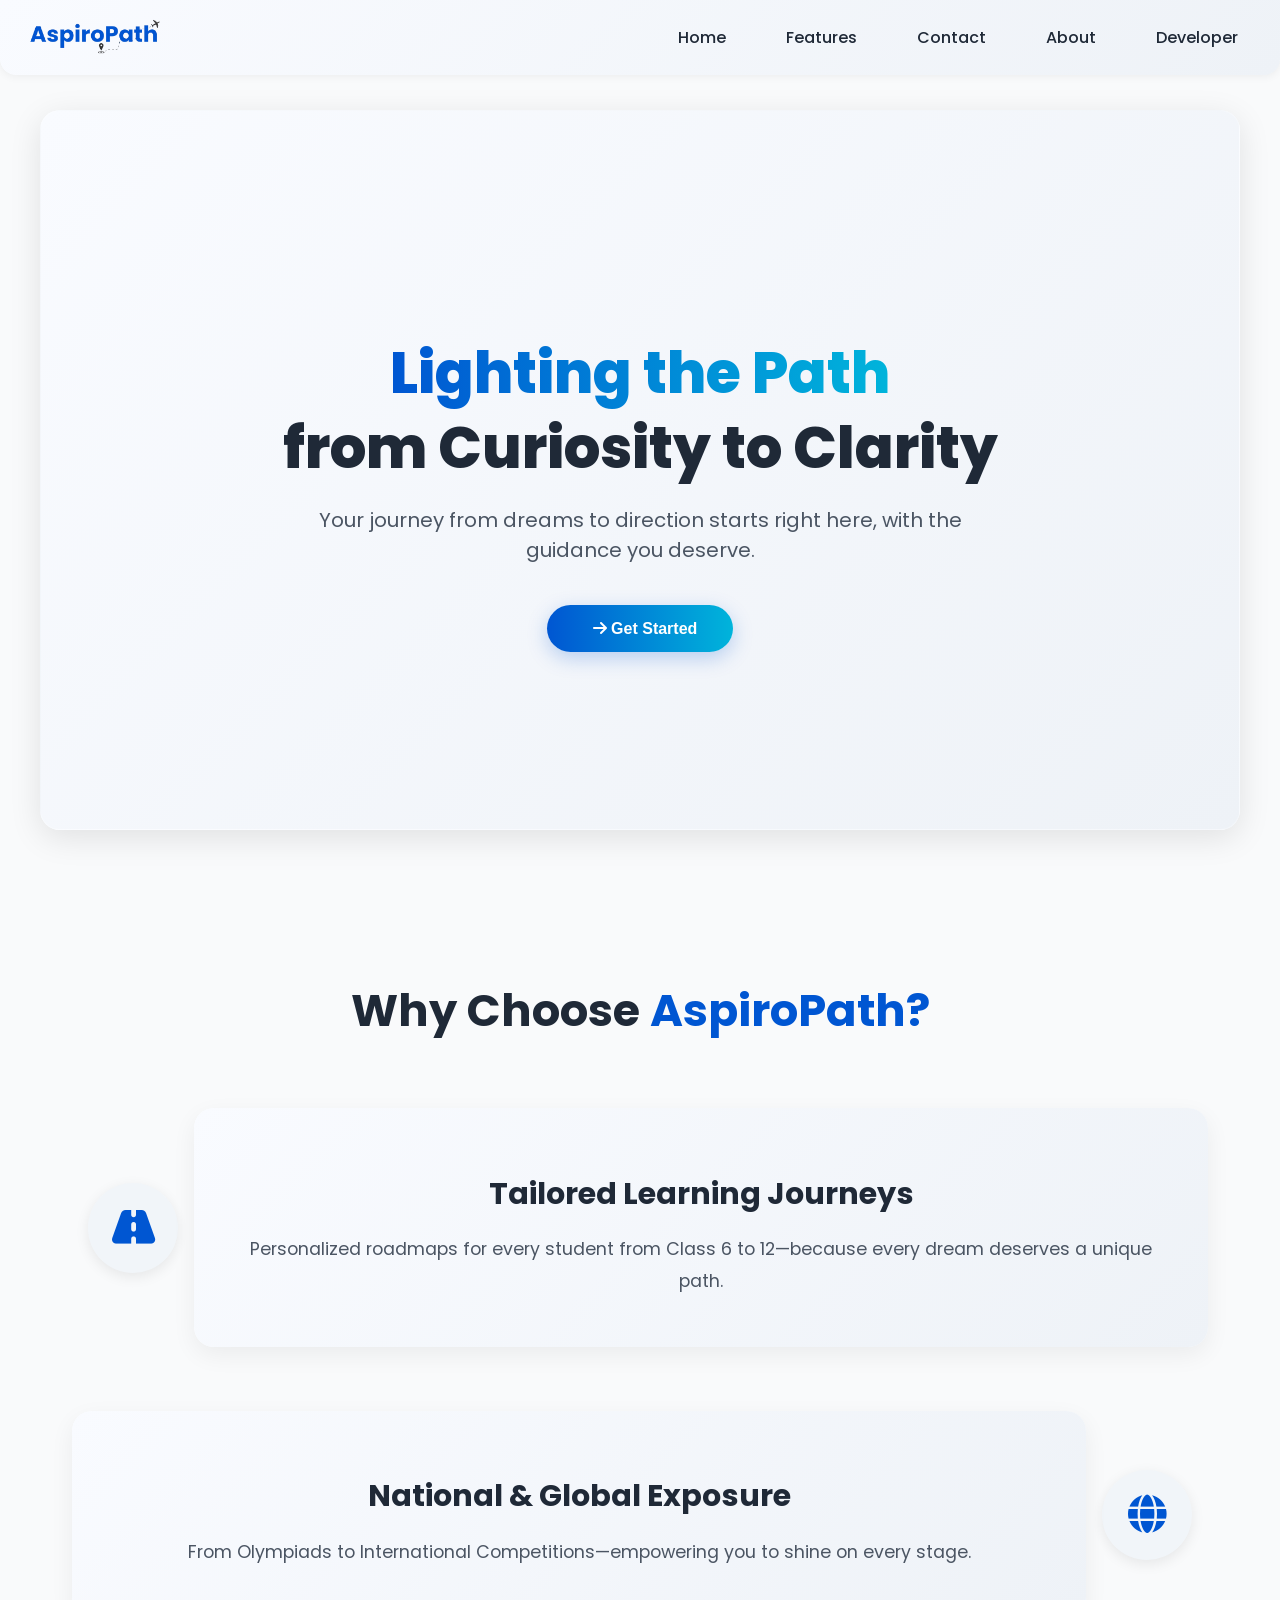
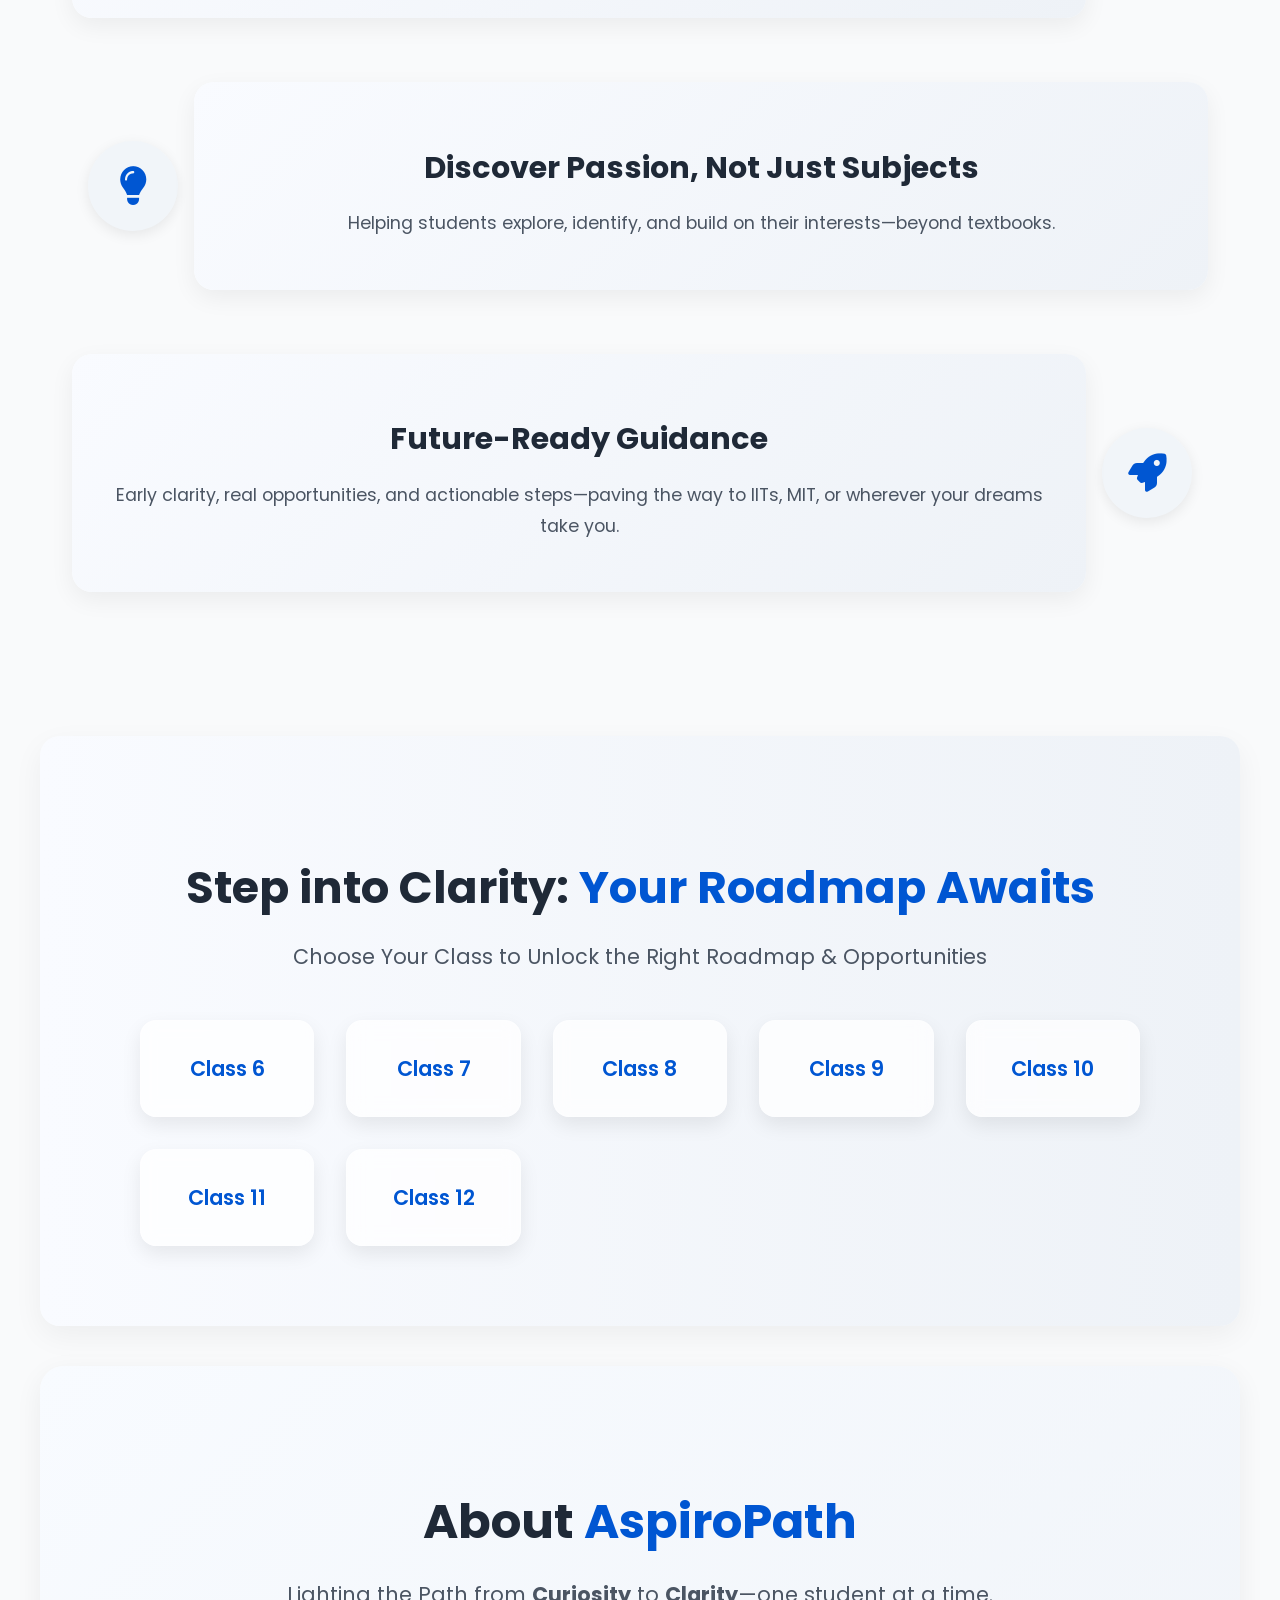
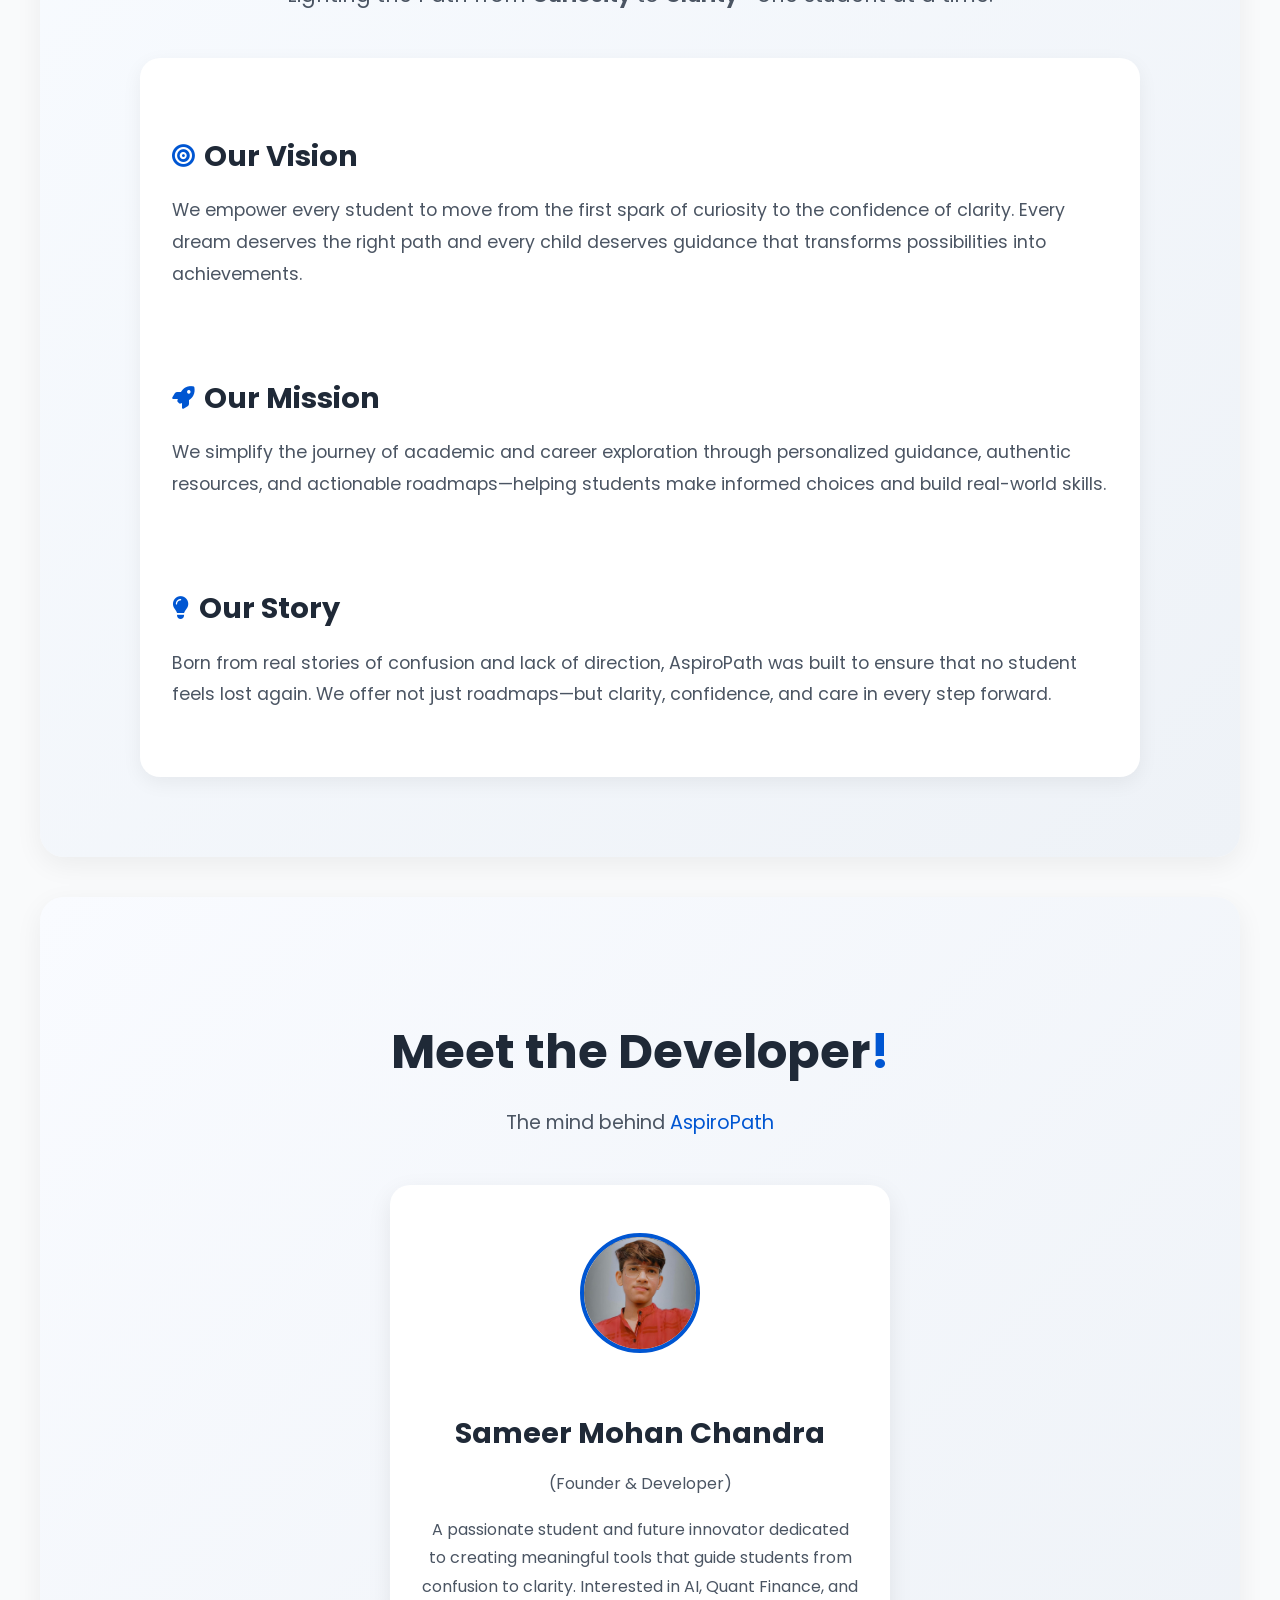
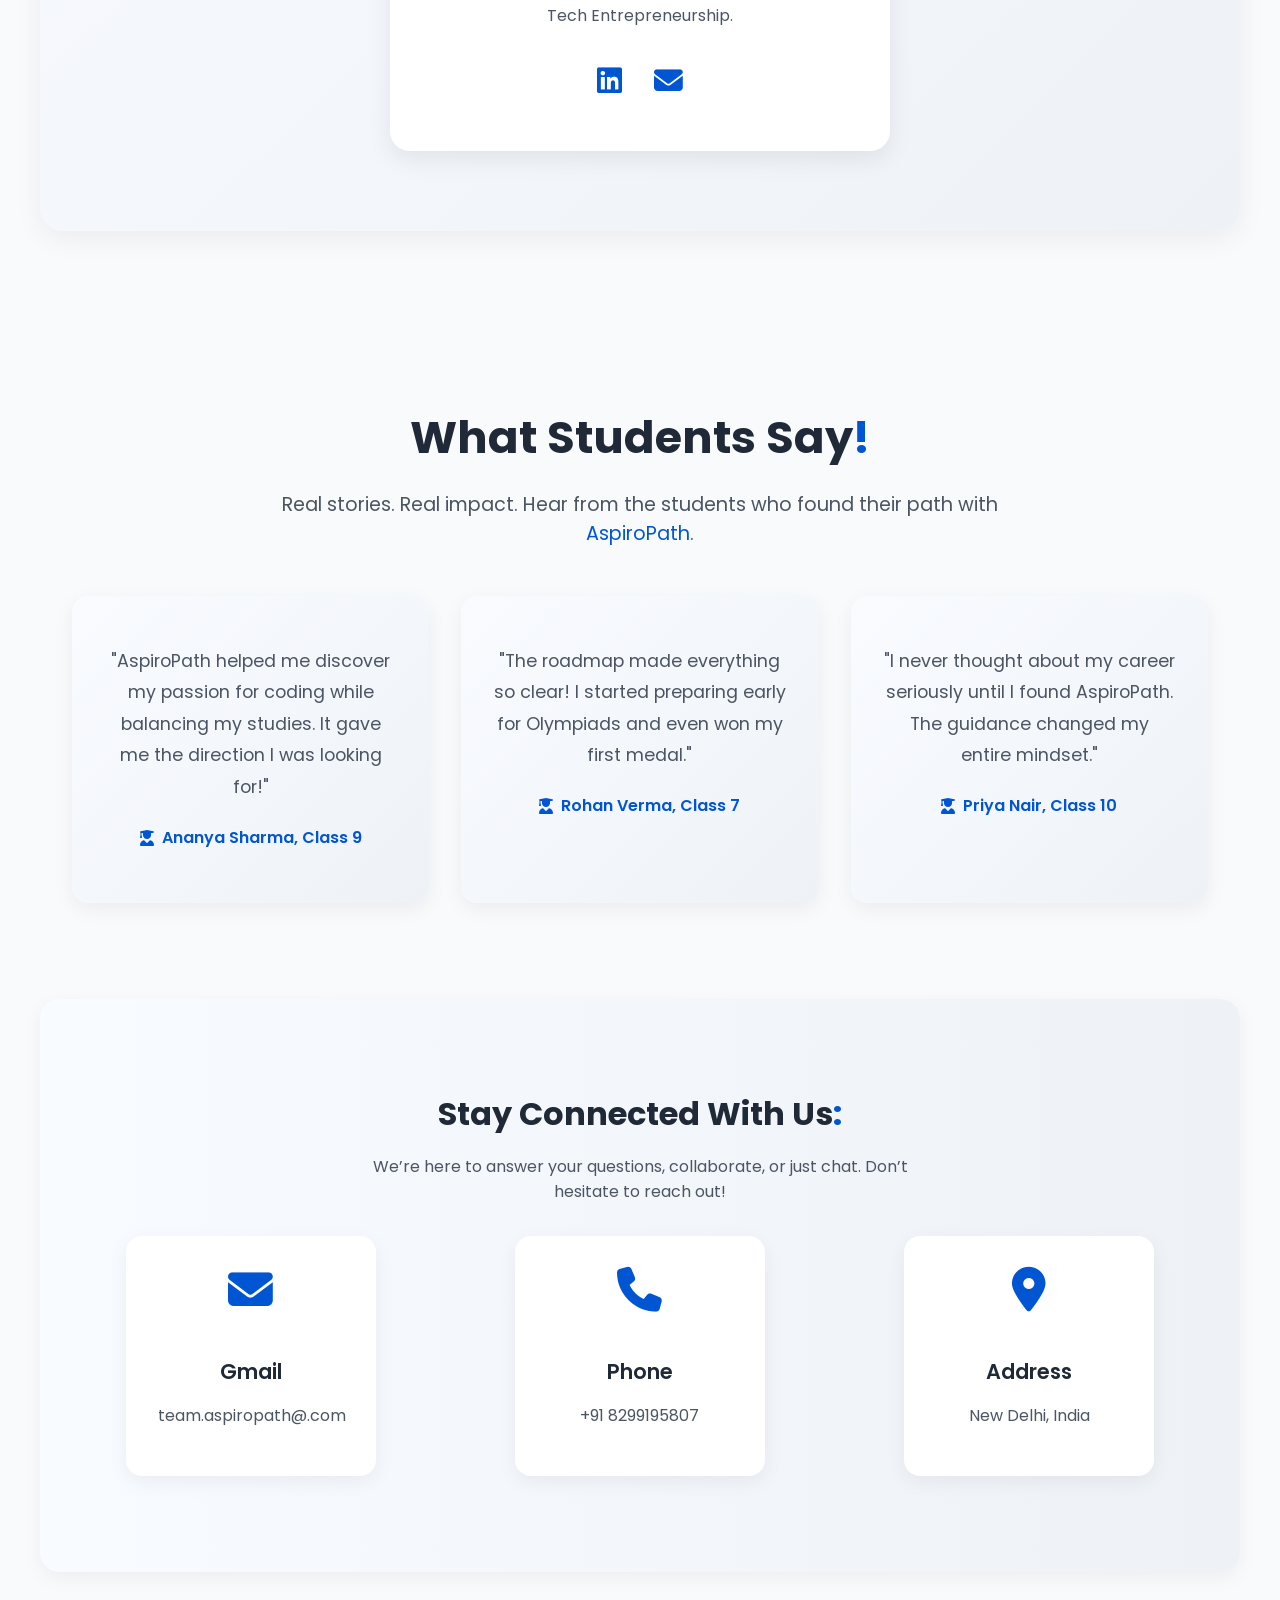
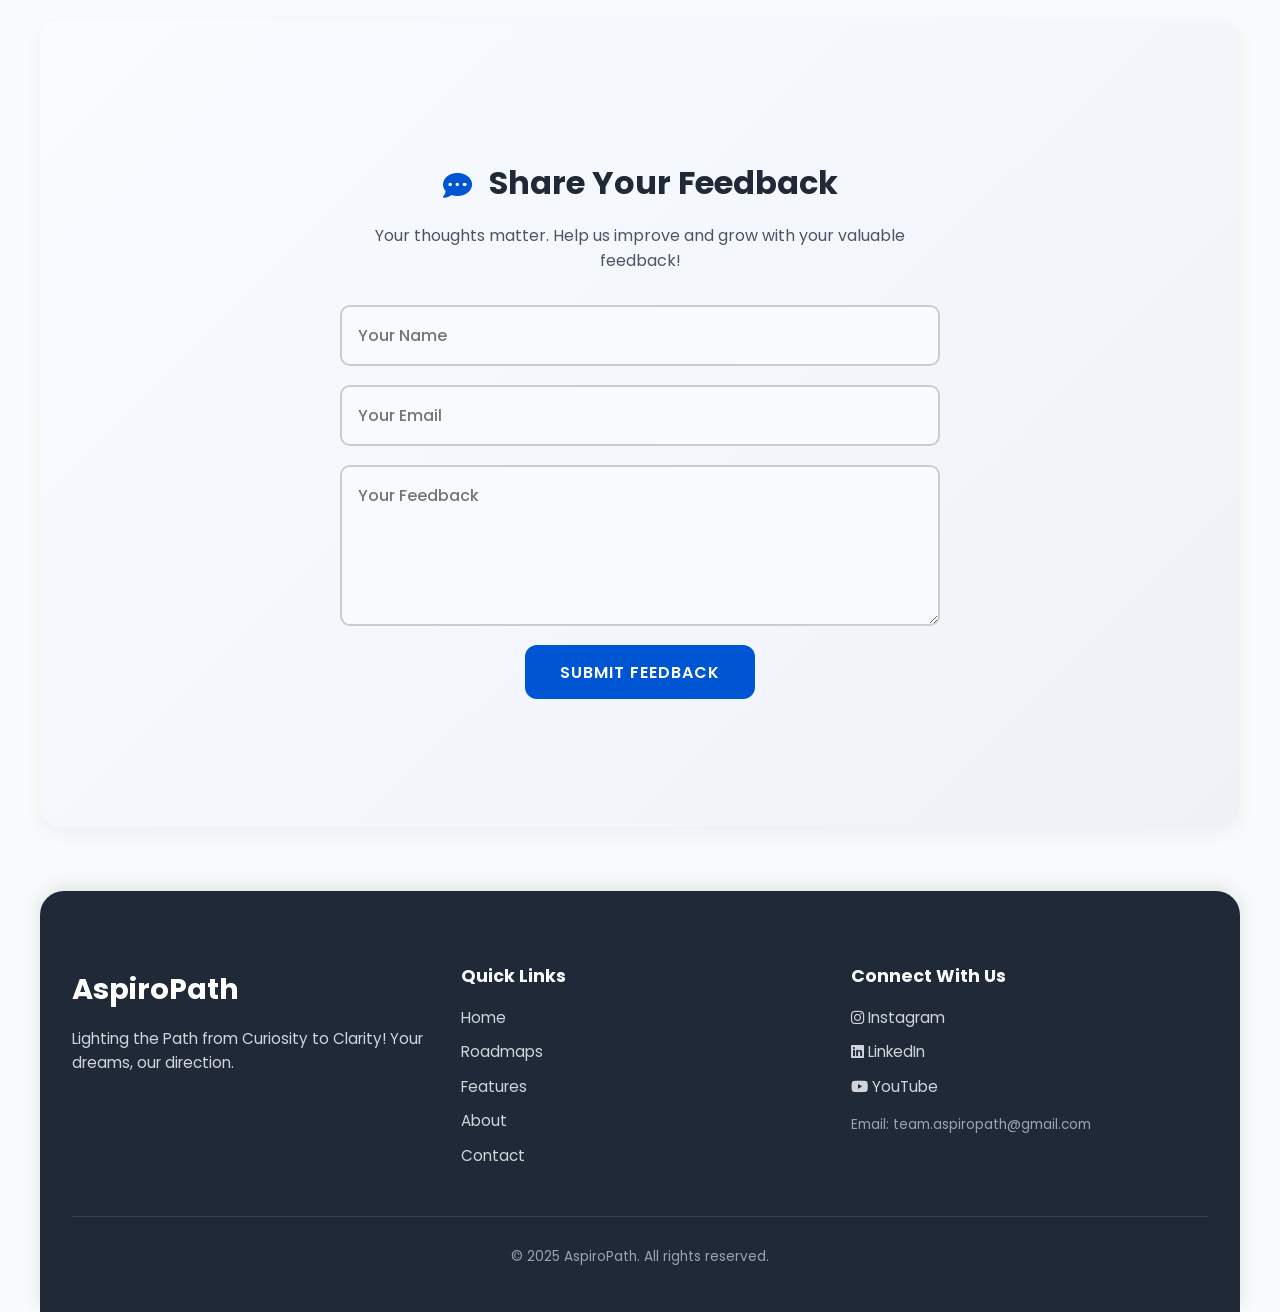
==== commit 36c543b5: "Add files via upload" ====
--- a/index.html
+++ b/index.html
@@ -16,10 +16,16 @@
   <meta name="twitter:card" content="summary_large_image">
 
   <!-- Favicon -->
-  <link rel="icon" type="image/png" sizes="32x32" href="images/favicon-32x32.png">
-  <link rel="icon" type="image/png" sizes="16x16" href="images/favicon-16x16.png">
-  <link rel="apple-touch-icon" href="images/apple-touch-icon.png">
-  <link rel="manifest" href="images/site.webmanifest">
+  <!-- Favicon and App Icons -->
+<link rel="apple-touch-icon" sizes="180x180" href="images/apple-touch-icon.png">
+<link rel="icon" type="image/png" sizes="32x32" href="images/favicon-32x32.png">
+<link rel="icon" type="image/png" sizes="16x16" href="images/favicon-16x16.png">
+<link rel="manifest" href="images/site.webmanifest">
+<link rel="shortcut icon" href="images/favicon.ico" type="image/x-icon">
+
+<!-- Android Icons -->
+<link rel="icon" type="image/png" sizes="192x192" href="images/android-chrome-192x192.png">
+<link rel="icon" type="image/png" sizes="512x512" href="images/android-chrome-512x512.png">
 
   <!-- Google Fonts: Poppins -->
   <link href="https://fonts.googleapis.com/css2?family=Poppins:wght@400;500;600;700&display=swap" rel="stylesheet">
@@ -139,9 +145,8 @@
 
 <section class="developer-section" id="developer">
   <h2 class="developer-title">
-    <i class="fa-solid fa-user-gear developer-icon"></i>
-    Meet the Developer
-  </h2>
+    Meet the Developer<span class="highlight-text">!</span>
+    </h2>
   <p class="developer-subtitle">
     The mind behind <span class="highlight-text">AspiroPath</span>
   </p>
@@ -173,7 +178,7 @@
   </div>
 
   <section class="testimonials-section">
-    <h2 class="testimonials-title">What Students Say!</h2>
+    <h2 class="testimonials-title">What Students Say<span class="highlight-text">!</span></h2>
     <p class="testimonials-subtitle">Real stories. Real impact. Hear from the students who found their path with <span class="highlight-text">AspiroPath</span>.</p>
 
     <div class="testimonials-container">
@@ -194,14 +199,14 @@
 
   <section class="contact-section" id="contact">
     <div class="container">
-      <h2 class="section-title">Stay Connected With Us:</h2>
+      <h2 class="section-title">Stay Connected With Us<span class="highlight-text">:</span></h2>
       <p class="section-subtitle">We’re here to answer your questions, collaborate, or just chat. Don’t hesitate to reach out!</p>
 
       <div class="contact-info-grid">
         <div class="contact-item">
           <i class="fas fa-envelope contact-icon"></i>
-          <h4>Email</h4>
-          <p>cont@aspiropath.com</p>
+          <h4>Gmail</h4>
+          <p>team.aspiropath@.com</p>
         </div>
         <div class="contact-item">
           <i class="fas fa-phone contact-icon"></i>
@@ -211,7 +216,7 @@
         <div class="contact-item">
           <i class="fas fa-map-marker-alt contact-icon"></i>
           <h4>Address</h4>
-          <p>Etawah, India</p>
+          <p>New Delhi, India</p>
         </div>
       </div>
     </div>
@@ -257,11 +262,11 @@
     <div class="footer-column">
       <h4>Connect With Us</h4>
       <ul class="footer-social">
-        <li><a href="#"><i class="fab fa-instagram"></i> Instagram</a></li>
+        <li><a href="https://www.instagram.com/aspiropath.hq?igsh=MWt6OThoaXJpbm9uNg=="><i class="fab fa-instagram"></i> Instagram</a></li>
         <li><a href="https://www.linkedin.com/company/aspiropath/"><i class="fab fa-linkedin"></i> LinkedIn</a></li>
         <li><a href="#"><i class="fab fa-youtube"></i> YouTube</a></li>
       </ul>
-      <p class="footer-contact">Email: contact@aspiropath.com</p>
+      <p class="footer-contact">Email: team.aspiropath@gmail.com</p>
     </div>
   </div>
 
--- a/style.css
+++ b/style.css
@@ -842,13 +842,10 @@
   display: flex;
   justify-content: center;
   align-items: center;
-  gap: 12px;
-}
-
-.developer-icon {
-  color: #0056d2;
-  font-size: 2.2rem;
-}
+  gap: 0px;
+}
+
+
 
 .developer-subtitle {
   font-size: 1.2rem;
@@ -1192,6 +1189,4 @@
     gap: 1rem;
     padding: 1rem 0;
   }
-}
-
-
+}
